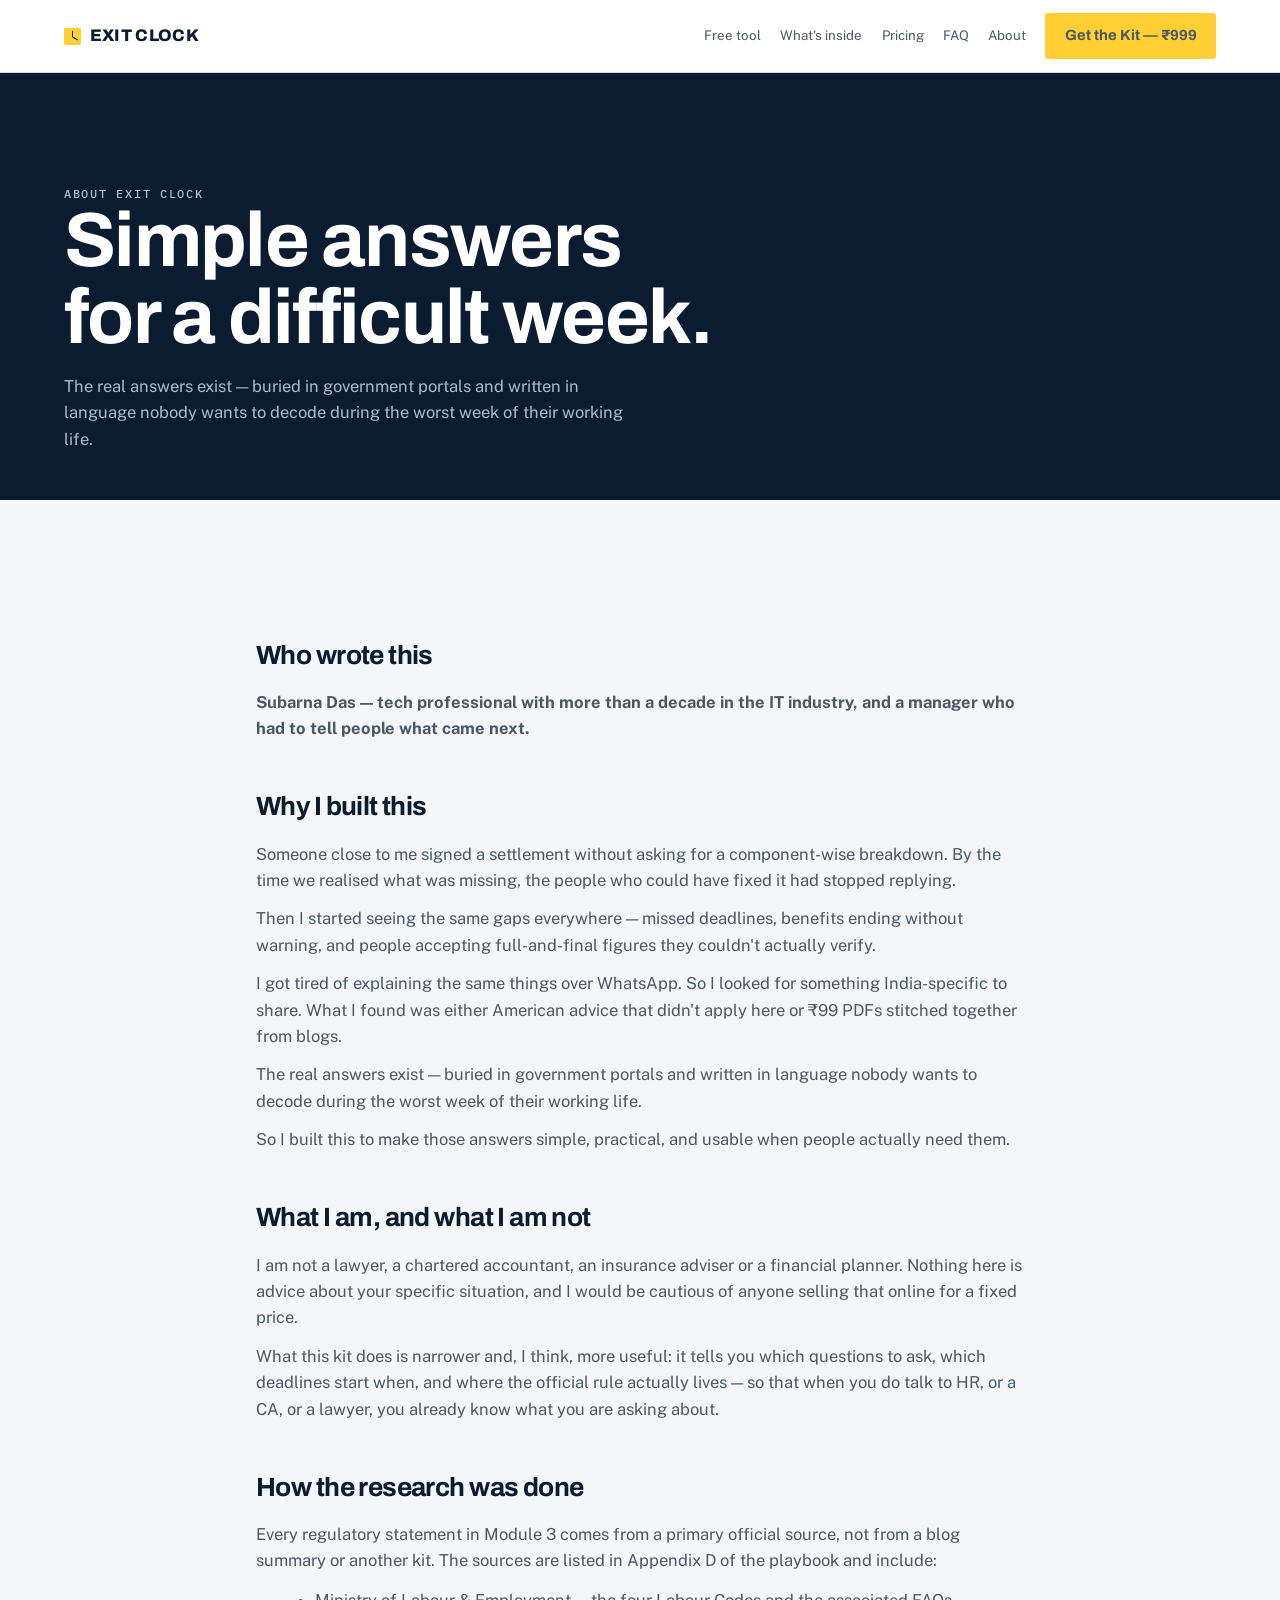
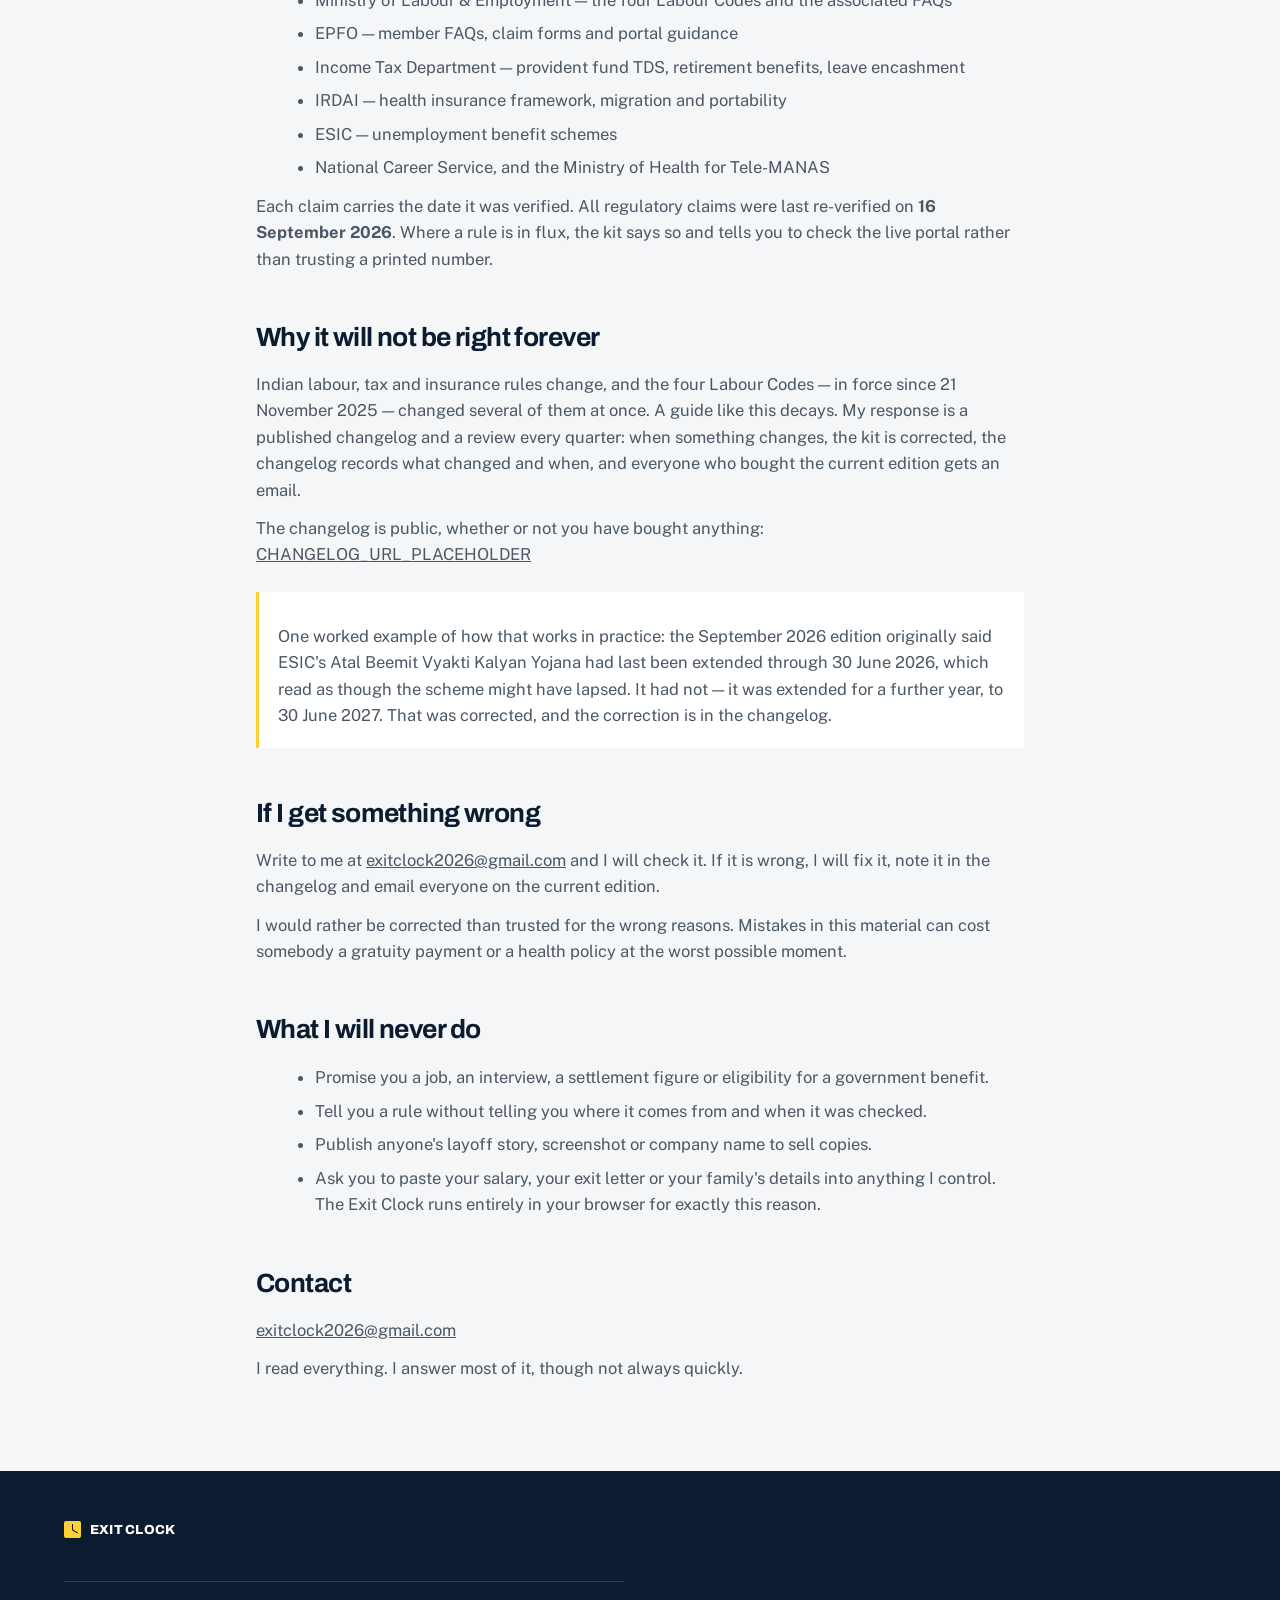
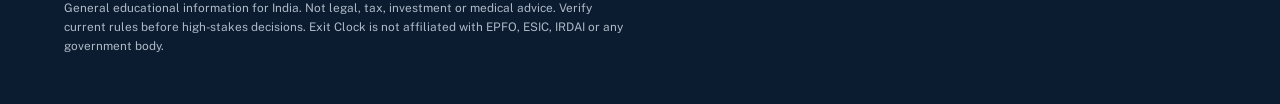
==== about/index.html @ e2e4812d "Sync Exit Clock static site" ====
<!doctype html>
<html lang="en-IN">
<head>
  <meta charset="utf-8"><meta name="viewport" content="width=device-width, initial-scale=1">
  <title>About Exit Clock — The Layoff Kit</title>
  <meta name="description" content="Who wrote Exit Clock, how the India Edition was researched, and why the material will not be right forever.">
  <link rel="canonical" href="/about/"><link rel="stylesheet" href="../assets/css/site.css"><link rel="icon" href="../assets/img/favicon.svg" type="image/svg+xml">
</head>
<body>
  <header class="site-header"><div class="wrap header-inner"><a class="wordmark" href="/"><span class="clock-glyph" aria-hidden="true"></span>EXIT CLOCK</a><nav class="main-nav" aria-label="Main navigation"><a href="/#tool">Free tool</a><a href="/#inside">What's inside</a><a href="/#pricing">Pricing</a><a href="/#faq">FAQ</a><a href="/about/">About</a><a class="btn btn-primary" data-checkout href="CHECKOUT_URL_PLACEHOLDER">Get the Kit — ₹999</a></nav><a class="btn btn-primary header-cta" data-checkout href="CHECKOUT_URL_PLACEHOLDER">Get the Kit — ₹999</a><button class="mobile-menu" type="button" data-menu-toggle aria-expanded="false" aria-label="Open menu"><span></span><span></span><span></span></button></div></header>
  <main>
    <section class="page-hero"><div class="wrap"><p class="eyebrow dark-eyebrow">About Exit Clock</p><h1>Simple answers for a difficult week.</h1><p>The real answers exist — buried in government portals and written in language nobody wants to decode during the worst week of their working life.</p></div></section>
    <section class="section"><div class="wrap long-copy">
      <h2>Who wrote this</h2><p><strong>Subarna Das — tech professional with more than a decade in the IT industry, and a manager who had to tell people what came next.</strong></p>
      <h2>Why I built this</h2>
      <p>Someone close to me signed a settlement without asking for a component-wise breakdown. By the time we realised what was missing, the people who could have fixed it had stopped replying.</p>
      <p>Then I started seeing the same gaps everywhere — missed deadlines, benefits ending without warning, and people accepting full-and-final figures they couldn't actually verify.</p>
      <p>I got tired of explaining the same things over WhatsApp. So I looked for something India-specific to share. What I found was either American advice that didn't apply here or ₹99 PDFs stitched together from blogs.</p>
      <p>The real answers exist — buried in government portals and written in language nobody wants to decode during the worst week of their working life.</p>
      <p>So I built this to make those answers simple, practical, and usable when people actually need them.</p>
      <h2>What I am, and what I am not</h2>
      <p>I am not a lawyer, a chartered accountant, an insurance adviser or a financial planner. Nothing here is advice about your specific situation, and I would be cautious of anyone selling that online for a fixed price.</p>
      <p>What this kit does is narrower and, I think, more useful: it tells you which questions to ask, which deadlines start when, and where the official rule actually lives — so that when you do talk to HR, or a CA, or a lawyer, you already know what you are asking about.</p>
      <h2>How the research was done</h2>
      <p>Every regulatory statement in Module 3 comes from a primary official source, not from a blog summary or another kit. The sources are listed in Appendix D of the playbook and include:</p>
      <ul><li>Ministry of Labour &amp; Employment — the four Labour Codes and the associated FAQs</li><li>EPFO — member FAQs, claim forms and portal guidance</li><li>Income Tax Department — provident fund TDS, retirement benefits, leave encashment</li><li>IRDAI — health insurance framework, migration and portability</li><li>ESIC — unemployment benefit schemes</li><li>National Career Service, and the Ministry of Health for Tele-MANAS</li></ul>
      <p>Each claim carries the date it was verified. All regulatory claims were last re-verified on <strong>16 September 2026</strong>. Where a rule is in flux, the kit says so and tells you to check the live portal rather than trusting a printed number.</p>
      <h2>Why it will not be right forever</h2>
      <p>Indian labour, tax and insurance rules change, and the four Labour Codes — in force since 21 November 2025 — changed several of them at once. A guide like this decays. My response is a published changelog and a review every quarter: when something changes, the kit is corrected, the changelog records what changed and when, and everyone who bought the current edition gets an email.</p>
      <p>The changelog is public, whether or not you have bought anything: <a data-changelog href="CHANGELOG_URL_PLACEHOLDER">CHANGELOG_URL_PLACEHOLDER</a></p>
      <div class="callout"><p>One worked example of how that works in practice: the September 2026 edition originally said ESIC's Atal Beemit Vyakti Kalyan Yojana had last been extended through 30 June 2026, which read as though the scheme might have lapsed. It had not — it was extended for a further year, to 30 June 2027. That was corrected, and the correction is in the changelog.</p></div>
      <h2>If I get something wrong</h2><p>Write to me at <a data-contact href="mailto:exitclock2026@gmail.com">exitclock2026@gmail.com</a> and I will check it. If it is wrong, I will fix it, note it in the changelog and email everyone on the current edition.</p><p>I would rather be corrected than trusted for the wrong reasons. Mistakes in this material can cost somebody a gratuity payment or a health policy at the worst possible moment.</p>
      <h2>What I will never do</h2><ul><li>Promise you a job, an interview, a settlement figure or eligibility for a government benefit.</li><li>Tell you a rule without telling you where it comes from and when it was checked.</li><li>Publish anyone's layoff story, screenshot or company name to sell copies.</li><li>Ask you to paste your salary, your exit letter or your family's details into anything I control. The Exit Clock runs entirely in your browser for exactly this reason.</li></ul>
      <h2>Contact</h2><p><a data-contact href="mailto:exitclock2026@gmail.com">exitclock2026@gmail.com</a></p><p>I read everything. I answer most of it, though not always quickly.</p>
    </div></section>
  </main>
  <footer class="site-footer"><div class="wrap"><a class="wordmark" href="/"><span class="clock-glyph" aria-hidden="true"></span>EXIT CLOCK</a><p class="legal-line">General educational information for India. Not legal, tax, investment or medical advice. Verify current rules before high-stakes decisions. Exit Clock is not affiliated with EPFO, ESIC, IRDAI or any government body.</p></div></footer>
  <script src="../assets/js/site.js"></script>
</body>
</html>
---- assets/css/site.css ----
@import url("https://fonts.googleapis.com/css2?family=Archivo:wght@700;800&family=IBM+Plex+Mono:wght@500&family=Public+Sans:wght@400;500;600&display=swap");

:root {
  --navy: #0B1B30;
  --navy-soft: #14304A;
  --yellow: #FFCF33;
  --ink: #142029;
  --ink-soft: #4A5865;
  --ground: #F4F6F8;
  --panel: #FFFFFF;
  --line: #D7DFE6;
  --amber: #A25A15;
  --muted-dark: #AEBBC7;
  --shadow: 0 12px 32px rgba(11, 27, 48, .08);
}

@media (prefers-color-scheme: dark) {
  :root {
    --ground: #101923;
    --panel: #172433;
    --ink: #E8EEF3;
    --ink-soft: #B6C2CC;
    --line: #2B3B4A;
    --muted-dark: #B7C5D0;
  }
}

* { box-sizing: border-box; }
html { scroll-behavior: smooth; }
body {
  margin: 0;
  background: var(--ground);
  color: var(--ink);
  font: 16.5px/1.6 "Public Sans", system-ui, sans-serif;
  -webkit-font-smoothing: antialiased;
}
body.menu-open { overflow: hidden; }
a { color: inherit; }
img { max-width: 100%; display: block; }
button, input, select { font: inherit; }
button, a { -webkit-tap-highlight-color: transparent; }
h1, h2, h3, h4 {
  margin: 0;
  font-family: Archivo, system-ui, sans-serif;
  letter-spacing: -.022em;
  text-wrap: balance;
}
p { margin: 0; }
.mono, .eyebrow, .source-line, .tool-date, .clock-number {
  font-family: "IBM Plex Mono", ui-monospace, monospace;
  font-variant-numeric: tabular-nums;
}
.wrap { width: min(72rem, calc(100% - 2rem)); margin-inline: auto; }
.narrow { max-width: 46rem; }
.eyebrow {
  color: var(--amber);
  font-size: .72rem;
  font-weight: 500;
  letter-spacing: .15em;
  text-transform: uppercase;
}
.dark-eyebrow { color: var(--yellow); }
.section { padding: clamp(3.75rem, 7vw, 6rem) 0; }
.section-head { max-width: 53rem; margin-bottom: 2rem; }
.section-head h2 { margin-top: .45rem; font-size: clamp(2rem, 4vw, 3rem); line-height: 1.08; }
.section-head p { margin-top: .9rem; color: var(--ink-soft); max-width: 65ch; }
.dark { background: var(--navy); color: #fff; }
.dark h2, .dark h3 { color: #fff; }
.dark p { color: var(--muted-dark); }

/* Global controls */
a:focus-visible, button:focus-visible, input:focus-visible, select:focus-visible, summary:focus-visible {
  outline: 2px solid var(--yellow);
  outline-offset: 3px;
}
.btn {
  display: inline-flex;
  min-height: 46px;
  align-items: center;
  justify-content: center;
  gap: .45rem;
  padding: .7rem 1.15rem;
  border: 1px solid transparent;
  border-radius: 3px;
  font: 700 .92rem/1.2 Archivo, sans-serif;
  text-decoration: none;
  cursor: pointer;
  transition: transform .15s ease, background .15s ease, border-color .15s ease;
}
.btn:hover { transform: translateY(-1px); }
.btn-primary { background: var(--yellow); color: var(--navy); }
.btn-primary:hover { background: #ffd95c; }
.btn-outline { border-color: rgba(255,255,255,.42); color: #fff; background: transparent; }
.btn-outline:hover { border-color: var(--yellow); color: var(--yellow); }
.btn-dark { background: var(--navy); color: #fff; }
.btn-dark:hover { background: var(--navy-soft); }
.btn-full { width: 100%; }

/* Announcement + header */
.announcement { background: var(--navy); color: #fff; border-bottom: 1px solid rgba(255,255,255,.12); }
.announcement-inner {
  min-height: 38px;
  display: flex;
  align-items: center;
  justify-content: center;
  gap: .8rem;
  font-size: .78rem;
  text-align: center;
}
.announcement button {
  width: 28px; height: 28px; border: 0; background: transparent; color: #fff;
  font-size: 1.15rem; cursor: pointer; line-height: 1;
}
.site-header {
  position: sticky; top: 0; z-index: 20;
  background: rgba(255,255,255,.97);
  border-bottom: 1px solid var(--line);
  transition: box-shadow .2s ease;
}
.site-header.scrolled { box-shadow: 0 5px 18px rgba(11, 27, 48, .1); }
.header-inner { min-height: 72px; display: flex; align-items: center; justify-content: space-between; gap: 1.2rem; }
.wordmark { display: inline-flex; align-items: center; gap: .55rem; color: var(--navy); text-decoration: none; font: 800 1.05rem/1 Archivo, sans-serif; letter-spacing: .02em; }
.clock-glyph { width: 17px; height: 17px; background: var(--yellow); border-radius: 2px; display: inline-block; position: relative; }
.clock-glyph::before, .clock-glyph::after { content: ""; position: absolute; left: 8px; top: 3px; width: 1px; height: 6px; background: var(--navy); transform-origin: bottom; }
.clock-glyph::after { transform: rotate(120deg); transform-origin: bottom; }
.main-nav { display: flex; align-items: center; gap: 1.2rem; font-size: .83rem; }
.main-nav a { text-decoration: none; color: var(--ink-soft); }
.main-nav a:hover { color: var(--navy); }
.header-cta { display: none; }
.mobile-menu { display: none; border: 0; background: none; padding: .5rem; cursor: pointer; }
.mobile-menu span { display: block; width: 22px; height: 2px; background: var(--navy); margin: 4px; }

/* Hero */
.hero { background: var(--navy); padding: clamp(4rem, 8vw, 7rem) 0 0; overflow: hidden; }
.hero-grid { display: grid; grid-template-columns: minmax(0, 1fr) minmax(18rem, .76fr); gap: clamp(2rem, 7vw, 6rem); align-items: end; }
.hero h1 { color: #fff; font-size: clamp(2.65rem, 6vw, 5rem); line-height: .98; max-width: 13ch; }
.hero-copy { max-width: 58ch; }
.hero-copy > p { margin-top: 1.25rem; color: var(--muted-dark); font-size: 1.06rem; }
.hero-copy > p + p { color: #fff; margin-top: 1rem; }
.hero .cta-row { display: flex; flex-wrap: wrap; gap: .75rem; margin-top: 1.65rem; }
.hero-note { margin-top: .7rem; color: var(--muted-dark); font-size: .78rem; }
.hero-art { align-self: stretch; display: flex; align-items: end; justify-content: end; }
.hero-art img { width: 100%; height: 100%; max-height: 360px; object-fit: cover; object-position: 65% center; opacity: .82; mix-blend-mode: screen; }
.clock-strip { margin-top: 4rem; display: grid; grid-template-columns: repeat(4, 1fr); border-top: 1px solid rgba(255,255,255,.22); }
.clock-card { min-height: 142px; padding: 1.2rem 1.2rem 1.5rem 0; border-right: 1px solid rgba(255,255,255,.15); }
.clock-card + .clock-card { padding-left: 1.2rem; }
.clock-card:last-child { border-right: 0; }
.clock-number { color: var(--yellow); font-size: clamp(1.2rem, 2vw, 1.7rem); line-height: 1.1; }
.clock-card:last-child .clock-number { color: #fff; }
.clock-card h3 { margin-top: .4rem; font: 600 .88rem/1.3 "Public Sans", sans-serif; color: #fff; letter-spacing: 0; }
.clock-card p { margin-top: .35rem; font-size: .76rem; line-height: 1.4; color: var(--muted-dark); }

/* Tool */
.tool-shell { background: var(--ground); }
.tool-card { background: var(--panel); border: 1px solid var(--line); box-shadow: var(--shadow); }
.tool-top { padding: 1.2rem 1.3rem; border-bottom: 1px solid var(--line); display: flex; justify-content: space-between; gap: 1rem; align-items: center; }
.tool-top h3 { font-size: 1.05rem; color: var(--navy); }
.privacy-badge { color: var(--navy); background: #fff8d9; border: 1px solid #f1d45a; border-radius: 999px; padding: .25rem .65rem; font-size: .7rem; white-space: nowrap; }
.tool-form { display: grid; grid-template-columns: 1fr 1fr 1fr; gap: 1rem; padding: 1.3rem; }
.field { display: grid; gap: .32rem; }
.field label { font-size: .78rem; font-weight: 600; color: var(--ink); }
.field small { color: var(--ink-soft); font-size: .72rem; line-height: 1.35; }
.field input, .field select {
  width: 100%; min-height: 44px; padding: .6rem .7rem;
  border: 1px solid var(--line); border-radius: 3px; color: var(--ink); background: var(--panel);
}
.field input[type="checkbox"] {
  width: auto;
  min-height: auto;
  accent-color: var(--navy);
  vertical-align: middle;
}
.form-actions { grid-column: 1 / -1; display: flex; align-items: center; gap: .75rem; padding-top: .25rem; }
.form-actions .btn { min-width: 205px; }
.tool-results { margin-top: 1.25rem; }
.results-summary { display: grid; grid-template-columns: repeat(3, 1fr); border: 1px solid var(--line); background: var(--panel); }
.summary-cell { padding: .85rem 1rem; border-right: 1px solid var(--line); }
.summary-cell:last-child { border-right: 0; }
.summary-cell strong { display: block; color: var(--navy); font: 500 1rem/1.2 "IBM Plex Mono", monospace; }
.summary-cell span { display: block; margin-top: .25rem; color: var(--ink-soft); font-size: .7rem; }
.deadline-list { border: 1px solid var(--line); border-top: 0; background: var(--panel); }
.deadline-item { display: grid; grid-template-columns: 8.7rem 1fr; gap: 1rem; padding: 1.1rem; border-bottom: 1px solid var(--line); }
.deadline-item:last-child { border-bottom: 0; }
.tool-date { color: var(--navy); font-size: .78rem; font-weight: 500; }
.deadline-item h4 { font: 700 1rem/1.25 Archivo, sans-serif; color: var(--ink); }
.deadline-item p { margin-top: .3rem; color: var(--ink-soft); font-size: .86rem; }
.locked-panel { position: relative; min-height: 176px; padding: 2rem; background: repeating-linear-gradient(135deg, rgba(215,223,230,.22), rgba(215,223,230,.22) 10px, transparent 10px, transparent 20px); border: 1px solid var(--line); border-top: 0; overflow: hidden; }
.locked-panel::after { content: ""; position: absolute; inset: 0; backdrop-filter: blur(3px); background: rgba(244,246,248,.5); }
.locked-content { position: relative; z-index: 1; text-align: center; max-width: 37rem; margin: auto; }
.locked-content h3 { color: var(--navy); font-size: 1.25rem; }
.locked-content p { margin-top: .3rem; color: var(--ink-soft); font-size: .88rem; }
.email-form { position: relative; z-index: 1; display: flex; max-width: 34rem; gap: .5rem; margin: 1rem auto 0; }
.email-form input { min-width: 0; flex: 1; min-height: 44px; border: 1px solid var(--line); padding: .6rem .7rem; }
.email-form .btn { white-space: nowrap; }
.full-schedule { display: none; }
.full-schedule.is-visible { display: block; }
#print-schedule { display: none; }
#print-schedule.is-visible { display: inline-flex; }
.tool-footnote { margin-top: .8rem; color: var(--ink-soft); font-size: .78rem; }
.tool-message { min-height: 1.3em; color: var(--amber); font-size: .78rem; }

/* Content blocks */
.fact-grid { display: grid; gap: 0; border-top: 2px solid var(--navy); }
.fact-card { display: grid; grid-template-columns: 12rem 1fr; gap: 1.5rem; padding: 1.2rem 0; border-bottom: 1px solid var(--line); }
.fact-card h3 { color: var(--navy); font: 700 1rem/1.35 Archivo, sans-serif; }
.fact-card p { color: var(--ink-soft); font-size: .95rem; }
.source-line { margin-top: .45rem; color: var(--amber); font-size: .68rem; }
.audience-grid, .get-grid { display: grid; grid-template-columns: repeat(3, 1fr); gap: 1rem; }
.audience-card { padding: 1.35rem; border: 1px solid var(--line); background: var(--panel); }
.audience-card h3 { font-size: 1.1rem; color: var(--navy); }
.audience-card p { margin-top: .55rem; color: var(--ink-soft); font-size: .9rem; }
.get-grid { grid-template-columns: repeat(2, 1fr); }
.get-card { min-height: 170px; padding: 1.3rem; border: 1px solid rgba(255,255,255,.16); background: var(--navy-soft); }
.get-card h3 { font-size: 1.05rem; }
.get-card .item-label { display: block; margin-top: .45rem; color: var(--yellow); font: 500 .68rem/1.2 "IBM Plex Mono", monospace; letter-spacing: .07em; text-transform: uppercase; }
.get-card p { margin-top: .55rem; font-size: .88rem; }
.product-mock { display: flex; justify-content: center; align-items: end; min-height: 275px; margin: 0 0 2rem; padding-top: 1rem; }
.product-mock img { width: clamp(7.2rem, 16vw, 10.4rem); aspect-ratio: 3 / 4; object-fit: cover; border-radius: 2px; box-shadow: 0 18px 30px rgba(0,0,0,.25); }
.product-mock img:nth-child(1) { transform: rotate(-11deg) translate(22px, 12px); }
.product-mock img:nth-child(2) { transform: rotate(-3deg) translate(8px, 0); z-index: 1; }
.product-mock img:nth-child(3) { transform: rotate(5deg) translate(-6px, 3px); z-index: 2; }
.product-mock img:nth-child(4) { transform: rotate(12deg) translate(-22px, 14px); z-index: 1; }
.outcome-grid { display: grid; grid-template-columns: 1fr 1fr; gap: .65rem 2.5rem; }
.outcome { display: grid; grid-template-columns: 1.4rem 1fr; gap: .45rem; align-items: start; padding: .35rem 0; }
.outcome b { color: var(--yellow); font-size: 1.1rem; }
.outcome p { color: var(--ink-soft); font-size: .94rem; }

/* Author */
.author-grid { display: grid; grid-template-columns: minmax(15rem, .8fr) minmax(0, 1.4fr); gap: clamp(2rem, 6vw, 5rem); align-items: start; }
.author-image { width: 100%; aspect-ratio: 1 / 1; object-fit: cover; border-radius: 50%; }
.author-copy h2 { font-size: clamp(2rem, 4vw, 3rem); }
.credential { margin-top: .7rem; color: var(--ink-soft); font-weight: 600; }
.author-copy h3 { margin-top: 2rem; color: var(--navy); font-size: 1.25rem; }
.author-copy .prose { margin-top: .8rem; color: var(--ink-soft); max-width: 62ch; }
.trust-note { margin-top: 1.35rem; padding: 1.2rem; border: 2px solid var(--navy); background: var(--panel); }
.trust-note h3 { margin-top: 0; color: var(--navy); }
.trust-note p { margin-top: .55rem; color: var(--ink); font-size: .92rem; }

/* Pricing, FAQ, footer */
.pricing-section { background: var(--panel); border-block: 1px solid var(--line); }
.price-card { max-width: 34rem; margin: 0 auto; padding: clamp(1.5rem, 4vw, 2.4rem); border: 1px solid var(--line); background: var(--ground); box-shadow: var(--shadow); }
.price-card h2 { margin-top: .5rem; color: var(--navy); font-size: clamp(2.4rem, 6vw, 4rem); }
.price-card h2 del { color: var(--ink-soft); font: 500 1.25rem "Public Sans", sans-serif; }
.price-card .price-note { color: var(--ink-soft); font-size: .9rem; }
.price-card .anchor { margin-top: .7rem; color: var(--ink); font-weight: 600; }
.include-list { display: grid; gap: .5rem; margin: 1.4rem 0; padding: 0; list-style: none; }
.include-list li { padding-left: 1.3rem; position: relative; color: var(--ink-soft); font-size: .9rem; }
.include-list li::before { content: "✓"; position: absolute; left: 0; color: var(--navy); font-weight: 700; }
.reassurance { display: grid; grid-template-columns: repeat(3, 1fr); gap: .45rem; margin-top: .8rem; }
.reassurance span { color: var(--ink-soft); font-size: .7rem; text-align: center; }
.faq-list { max-width: 54rem; border-top: 1px solid var(--line); }
details { border-bottom: 1px solid var(--line); }
summary { padding: 1rem 2rem 1rem 0; color: var(--navy); font: 700 1rem/1.35 Archivo, sans-serif; cursor: pointer; position: relative; list-style: none; }
summary::-webkit-details-marker { display: none; }
summary::after { content: "+"; position: absolute; right: .25rem; top: .88rem; font: 400 1.35rem/1 Archivo, sans-serif; }
details[open] summary::after { content: "–"; }
.answer { padding: 0 2rem 1.1rem 0; color: var(--ink-soft); font-size: .93rem; max-width: 65ch; }
.final-cta { padding: clamp(3.5rem, 7vw, 5.5rem) 0; }
.final-cta h2 { max-width: 24ch; font-size: clamp(2rem, 4vw, 3.25rem); }
.final-cta p { margin-top: .8rem; max-width: 55ch; }
.final-cta .cta-row { margin-top: 1.5rem; display: flex; gap: .75rem; flex-wrap: wrap; }
.site-footer { padding: 3rem 0; background: var(--navy); color: var(--muted-dark); }
.footer-grid { display: grid; grid-template-columns: 1.5fr 1fr 1fr; gap: 2rem; }
.site-footer .wordmark { color: #fff; }
.site-footer p, .site-footer a { font-size: .82rem; }
.site-footer a { color: #fff; text-decoration: none; }
.site-footer a:hover { color: var(--yellow); }
.footer-links { display: grid; gap: .35rem; align-content: start; }
.legal-line { margin-top: 2.2rem; padding-top: 1.1rem; border-top: 1px solid rgba(255,255,255,.16); max-width: 80ch; font-size: .74rem !important; }

/* Supporting pages */
.page-hero { padding: clamp(4rem, 8vw, 6rem) 0 3rem; background: var(--navy); color: #fff; }
.page-hero h1 { color: #fff; font-size: clamp(2.7rem, 6vw, 4.8rem); max-width: 15ch; line-height: 1; }
.page-hero p { margin-top: 1rem; max-width: 58ch; color: var(--muted-dark); }
.long-copy { max-width: 48rem; }
.long-copy h2 { margin-top: 2.8rem; color: var(--navy); font-size: 1.65rem; }
.long-copy h3 { margin-top: 1.8rem; color: var(--navy); font-size: 1.1rem; }
.long-copy p { margin-top: .75rem; color: var(--ink-soft); }
.long-copy ul { margin: .8rem 0 0 1.2rem; color: var(--ink-soft); }
.long-copy li + li { margin-top: .45rem; }
.callout { margin-top: 1.5rem; padding: 1.2rem; border-left: 3px solid var(--yellow); background: var(--panel); }

/* Tool page */
.tool-page-main { padding: 3rem 0 5rem; }
.tool-page-main .tool-card { max-width: 72rem; margin-inline: auto; }

/* Print */
@media print {
  body { background: #fff; color: #000; }
  .announcement, .site-header, .tool-top, .tool-form, .locked-panel, .tool-footnote, .site-footer { display: none !important; }
  .tool-shell, .section { padding: 0; background: #fff; }
  .tool-results { margin: 0; }
  .tool-card, .deadline-list, .results-summary { border: 0; box-shadow: none; }
  .full-schedule { display: block !important; }
}

@media (max-width: 900px) {
  .hero-grid { grid-template-columns: 1fr; }
  .hero-art { display: none; }
  .hero h1 { max-width: 16ch; }
  .audience-grid { grid-template-columns: 1fr; }
  .footer-grid { grid-template-columns: 1fr 1fr; }
}
@media (max-width: 700px) {
  .wrap { width: min(100% - 2rem, 72rem); }
  .main-nav { display: none; position: absolute; left: 0; right: 0; top: 72px; padding: 1rem; background: var(--panel); border-bottom: 1px solid var(--line); box-shadow: var(--shadow); flex-direction: column; align-items: stretch; }
  .main-nav.is-open { display: flex; }
  .main-nav a { padding: .7rem .4rem; }
  .main-nav .btn { display: none; }
  .mobile-menu { display: block; }
  .header-cta { display: inline-flex; }
  .clock-strip { grid-template-columns: 1fr 1fr; }
  .clock-card { min-height: 130px; padding-left: 0; border-bottom: 1px solid rgba(255,255,255,.15); }
  .clock-card + .clock-card { padding-left: .8rem; }
  .clock-card:nth-child(2) { border-right: 0; }
  .tool-form { grid-template-columns: 1fr; }
  .form-actions { grid-column: auto; flex-direction: column; align-items: stretch; }
  .form-actions .btn { width: 100%; }
  .fact-card { grid-template-columns: 1fr; gap: .25rem; }
  .get-grid, .outcome-grid { grid-template-columns: 1fr; }
  .author-grid { grid-template-columns: 1fr; }
  .author-image { max-width: 20rem; margin-inline: auto; }
  .reassurance { grid-template-columns: 1fr; }
  .footer-grid { grid-template-columns: 1fr; }
}
@media (max-width: 500px) {
  .announcement-inner { font-size: .7rem; }
  .hero { padding-top: 3.5rem; }
  .hero h1 { font-size: clamp(2.45rem, 12vw, 3.5rem); }
  .clock-strip { grid-template-columns: 1fr; }
  .clock-card, .clock-card + .clock-card { padding: 1rem 0; border-right: 0; }
  .clock-card:last-child { border-bottom: 0; }
  .tool-top { align-items: start; flex-direction: column; }
  .results-summary { grid-template-columns: 1fr; }
  .summary-cell { border-right: 0; border-bottom: 1px solid var(--line); }
  .summary-cell:last-child { border-bottom: 0; }
  .deadline-item { grid-template-columns: 1fr; gap: .35rem; }
  .email-form { flex-direction: column; }
  .email-form .btn { width: 100%; }
  .product-mock { min-height: 225px; }
}
@media (prefers-reduced-motion: reduce) {
  html { scroll-behavior: auto; }
  *, *::before, *::after { transition-duration: .01ms !important; animation-duration: .01ms !important; }
  .btn:hover { transform: none; }
}
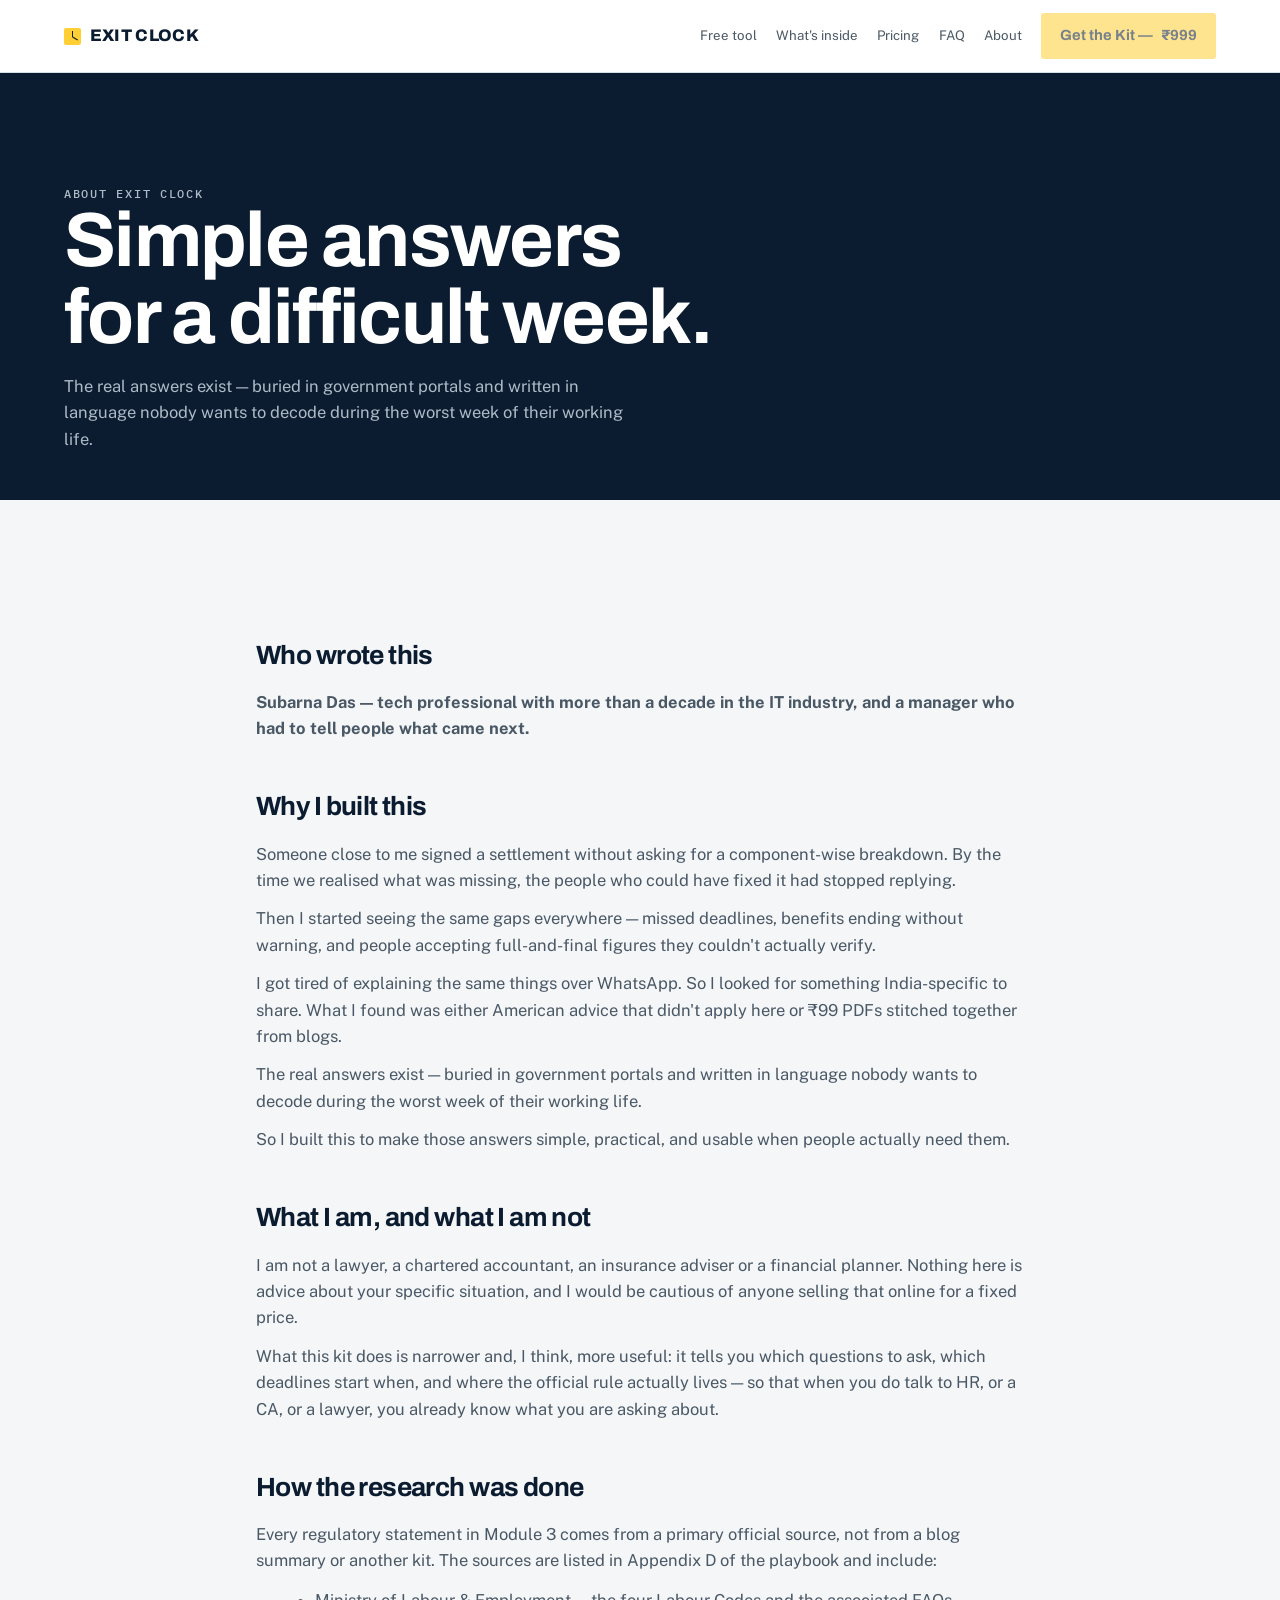
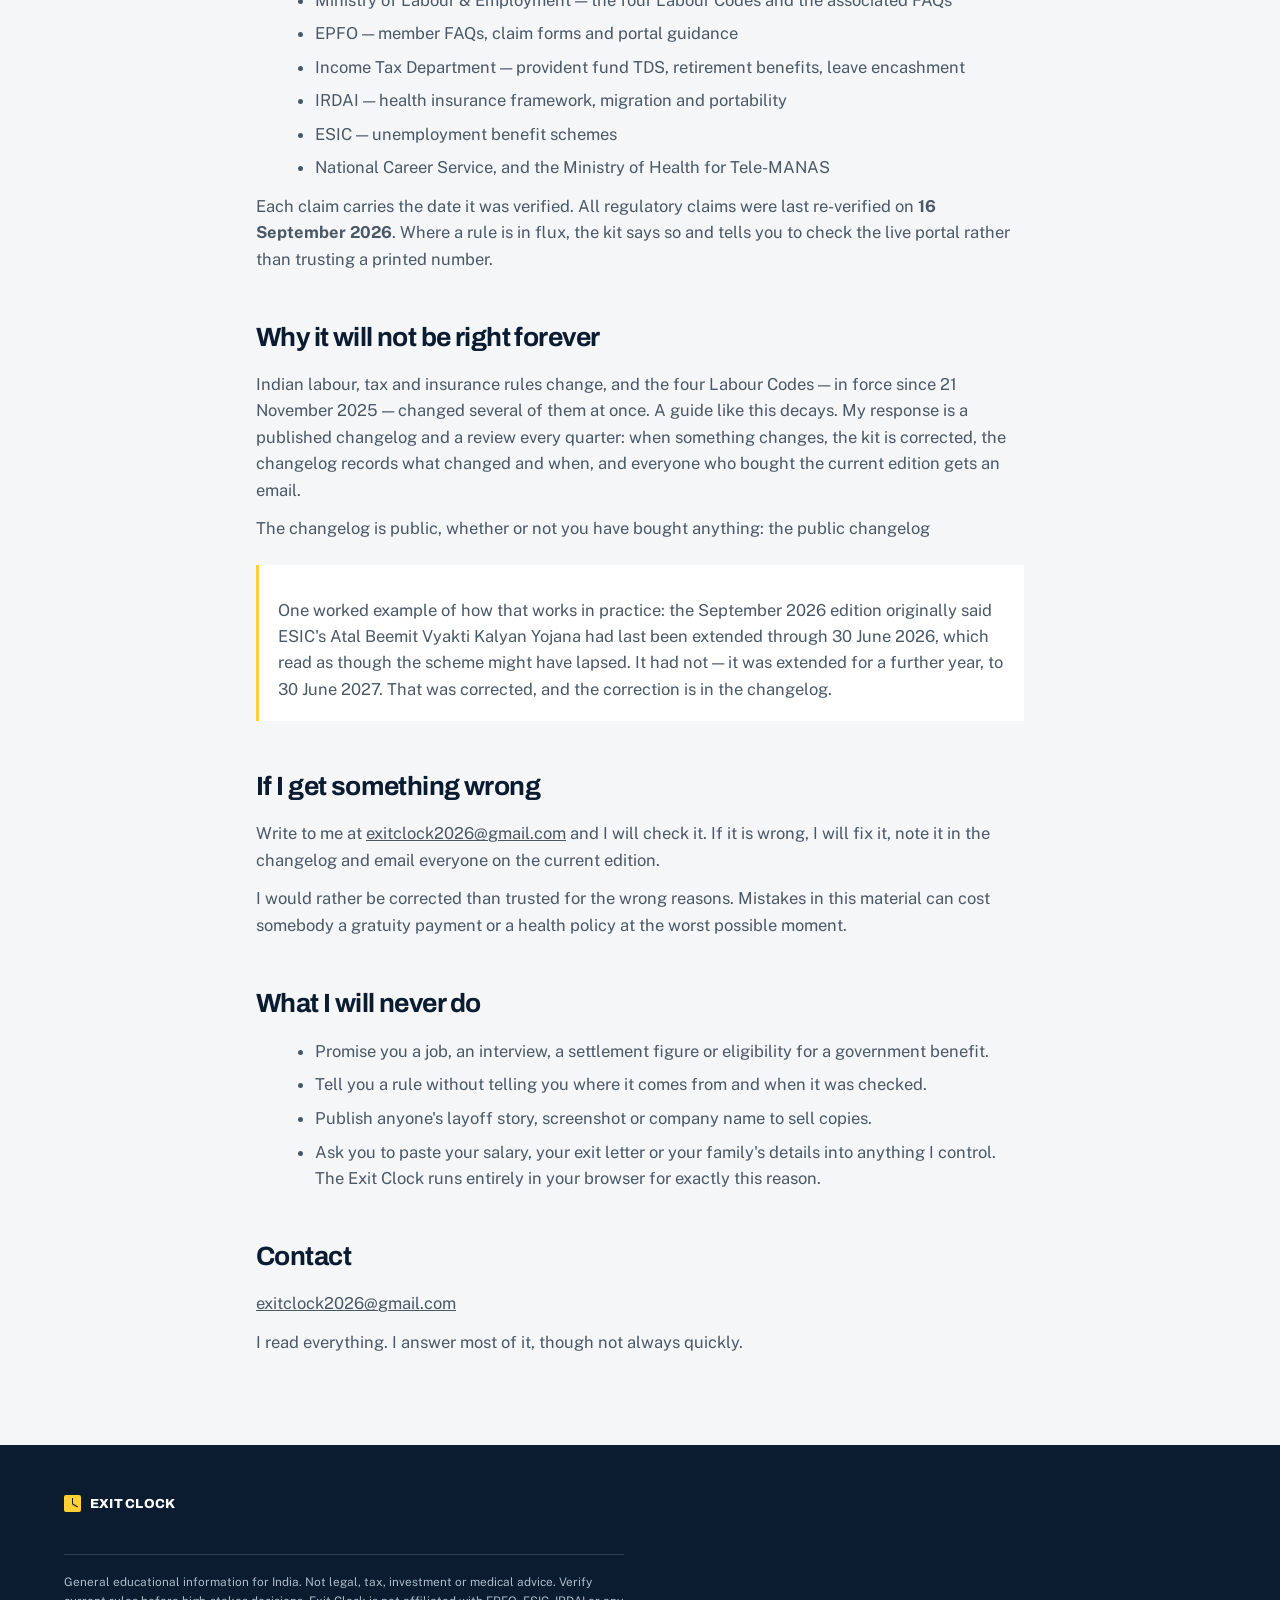
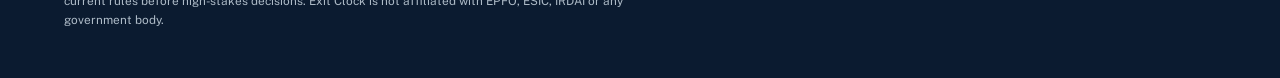
==== commit 26a59617: "Publish fixed Exit Clock site" ====
--- a/about/index.html
+++ b/about/index.html
@@ -1,13 +1,13 @@
 <!doctype html>
 <html lang="en-IN">
 <head>
-  <meta charset="utf-8"><meta name="viewport" content="width=device-width, initial-scale=1">
+  <meta charset="utf-8"><meta name="viewport" content="width=device-width, initial-scale=1, viewport-fit=cover"><meta name="theme-color" content="#0B1B30">
   <title>About Exit Clock — The Layoff Kit</title>
   <meta name="description" content="Who wrote Exit Clock, how the India Edition was researched, and why the material will not be right forever.">
-  <link rel="canonical" href="/about/"><link rel="stylesheet" href="../assets/css/site.css"><link rel="icon" href="../assets/img/favicon.svg" type="image/svg+xml">
-</head>
+  <link rel="canonical" href="/about/"><link rel="preconnect" href="https://fonts.googleapis.com"><link rel="preconnect" href="https://fonts.gstatic.com" crossorigin><link rel="stylesheet" href="https://fonts.googleapis.com/css2?family=Archivo:wght@700;800&family=IBM+Plex+Mono:wght@500&family=Public+Sans:wght@400;500;600&display=swap"><link rel="stylesheet" href="../assets/css/site.css"><link rel="icon" href="../assets/img/favicon.svg" type="image/svg+xml">
+<meta property="og:site_name" content="Exit Clock"><meta property="og:image" content="/assets/img/og-cover.jpg"><meta property="og:image:width" content="1200"><meta property="og:image:height" content="630"></head>
 <body>
-  <header class="site-header"><div class="wrap header-inner"><a class="wordmark" href="/"><span class="clock-glyph" aria-hidden="true"></span>EXIT CLOCK</a><nav class="main-nav" aria-label="Main navigation"><a href="/#tool">Free tool</a><a href="/#inside">What's inside</a><a href="/#pricing">Pricing</a><a href="/#faq">FAQ</a><a href="/about/">About</a><a class="btn btn-primary" data-checkout href="CHECKOUT_URL_PLACEHOLDER">Get the Kit — ₹999</a></nav><a class="btn btn-primary header-cta" data-checkout href="CHECKOUT_URL_PLACEHOLDER">Get the Kit — ₹999</a><button class="mobile-menu" type="button" data-menu-toggle aria-expanded="false" aria-label="Open menu"><span></span><span></span><span></span></button></div></header>
+  <header class="site-header"><div class="wrap header-inner"><a class="wordmark" href="/"><span class="clock-glyph" aria-hidden="true"></span>EXIT CLOCK</a><nav class="main-nav" aria-label="Main navigation"><a href="/#tool">Free tool</a><a href="/#inside">What's inside</a><a href="/#pricing">Pricing</a><a href="/#faq">FAQ</a><a href="/about/">About</a><a class="btn btn-primary" data-checkout href="CHECKOUT_URL_PLACEHOLDER">Get the Kit — <span data-price>₹999</span></a></nav><a class="btn btn-primary header-cta" data-checkout href="CHECKOUT_URL_PLACEHOLDER">Get the Kit — <span data-price>₹999</span></a><button class="mobile-menu" type="button" data-menu-toggle aria-expanded="false" aria-label="Open menu"><span></span><span></span><span></span></button></div></header>
   <main>
     <section class="page-hero"><div class="wrap"><p class="eyebrow dark-eyebrow">About Exit Clock</p><h1>Simple answers for a difficult week.</h1><p>The real answers exist — buried in government portals and written in language nobody wants to decode during the worst week of their working life.</p></div></section>
     <section class="section"><div class="wrap long-copy">
@@ -27,7 +27,7 @@
       <p>Each claim carries the date it was verified. All regulatory claims were last re-verified on <strong>16 September 2026</strong>. Where a rule is in flux, the kit says so and tells you to check the live portal rather than trusting a printed number.</p>
       <h2>Why it will not be right forever</h2>
       <p>Indian labour, tax and insurance rules change, and the four Labour Codes — in force since 21 November 2025 — changed several of them at once. A guide like this decays. My response is a published changelog and a review every quarter: when something changes, the kit is corrected, the changelog records what changed and when, and everyone who bought the current edition gets an email.</p>
-      <p>The changelog is public, whether or not you have bought anything: <a data-changelog href="CHANGELOG_URL_PLACEHOLDER">CHANGELOG_URL_PLACEHOLDER</a></p>
+      <p>The changelog is public, whether or not you have bought anything: <a data-changelog href="CHANGELOG_URL_PLACEHOLDER">the public changelog</a></p>
       <div class="callout"><p>One worked example of how that works in practice: the September 2026 edition originally said ESIC's Atal Beemit Vyakti Kalyan Yojana had last been extended through 30 June 2026, which read as though the scheme might have lapsed. It had not — it was extended for a further year, to 30 June 2027. That was corrected, and the correction is in the changelog.</p></div>
       <h2>If I get something wrong</h2><p>Write to me at <a data-contact href="mailto:exitclock2026@gmail.com">exitclock2026@gmail.com</a> and I will check it. If it is wrong, I will fix it, note it in the changelog and email everyone on the current edition.</p><p>I would rather be corrected than trusted for the wrong reasons. Mistakes in this material can cost somebody a gratuity payment or a health policy at the worst possible moment.</p>
       <h2>What I will never do</h2><ul><li>Promise you a job, an interview, a settlement figure or eligibility for a government benefit.</li><li>Tell you a rule without telling you where it comes from and when it was checked.</li><li>Publish anyone's layoff story, screenshot or company name to sell copies.</li><li>Ask you to paste your salary, your exit letter or your family's details into anything I control. The Exit Clock runs entirely in your browser for exactly this reason.</li></ul>
--- a/assets/css/site.css
+++ b/assets/css/site.css
@@ -1,5 +1,3 @@
-@import url("https://fonts.googleapis.com/css2?family=Archivo:wght@700;800&family=IBM+Plex+Mono:wght@500&family=Public+Sans:wght@400;500;600&display=swap");
-
 :root {
   --navy: #0B1B30;
   --navy-soft: #14304A;
@@ -12,6 +10,12 @@
   --amber: #A25A15;
   --muted-dark: #AEBBC7;
   --shadow: 0 12px 32px rgba(11, 27, 48, .08);
+  /* semantic tokens — these flip in dark mode, the brand tokens above do not */
+  --heading: #0B1B30;        /* headings + strong text on light surfaces */
+  --rule-strong: #0B1B30;    /* emphatic borders on light surfaces */
+  --accent-ink: #A25A15;     /* eyebrows, source lines */
+  --header-bg: rgba(255, 255, 255, .97);
+  --wash: rgba(244, 246, 248, .5);
 }
 
 @media (prefers-color-scheme: dark) {
@@ -22,6 +26,12 @@
     --ink-soft: #B6C2CC;
     --line: #2B3B4A;
     --muted-dark: #B7C5D0;
+    --heading: #EAF2F8;
+    --rule-strong: #3C5A72;
+    --accent-ink: #E3A857;
+    --header-bg: rgba(16, 25, 35, .97);
+    --wash: rgba(16, 25, 35, .55);
+    --shadow: 0 12px 32px rgba(0, 0, 0, .45);
   }
 }
 
@@ -36,7 +46,7 @@
 }
 body.menu-open { overflow: hidden; }
 a { color: inherit; }
-img { max-width: 100%; display: block; }
+img { max-width: 100%; height: auto; display: block; }
 button, input, select { font: inherit; }
 button, a { -webkit-tap-highlight-color: transparent; }
 h1, h2, h3, h4 {
@@ -53,7 +63,7 @@
 .wrap { width: min(72rem, calc(100% - 2rem)); margin-inline: auto; }
 .narrow { max-width: 46rem; }
 .eyebrow {
-  color: var(--amber);
+  color: var(--accent-ink);
   font-size: .72rem;
   font-weight: 500;
   letter-spacing: .15em;
@@ -113,22 +123,25 @@
 }
 .site-header {
   position: sticky; top: 0; z-index: 20;
-  background: rgba(255,255,255,.97);
+  background: var(--header-bg);
+  backdrop-filter: saturate(140%) blur(6px);
   border-bottom: 1px solid var(--line);
   transition: box-shadow .2s ease;
 }
 .site-header.scrolled { box-shadow: 0 5px 18px rgba(11, 27, 48, .1); }
 .header-inner { min-height: 72px; display: flex; align-items: center; justify-content: space-between; gap: 1.2rem; }
-.wordmark { display: inline-flex; align-items: center; gap: .55rem; color: var(--navy); text-decoration: none; font: 800 1.05rem/1 Archivo, sans-serif; letter-spacing: .02em; }
+.wordmark { display: inline-flex; align-items: center; gap: .55rem; color: var(--heading); text-decoration: none; font: 800 1.05rem/1 Archivo, sans-serif; letter-spacing: .02em; }
 .clock-glyph { width: 17px; height: 17px; background: var(--yellow); border-radius: 2px; display: inline-block; position: relative; }
 .clock-glyph::before, .clock-glyph::after { content: ""; position: absolute; left: 8px; top: 3px; width: 1px; height: 6px; background: var(--navy); transform-origin: bottom; }
 .clock-glyph::after { transform: rotate(120deg); transform-origin: bottom; }
 .main-nav { display: flex; align-items: center; gap: 1.2rem; font-size: .83rem; }
 .main-nav a { text-decoration: none; color: var(--ink-soft); }
-.main-nav a:hover { color: var(--navy); }
+.main-nav a.btn-primary { color: #0B1B30; }
+.main-nav a.btn-outline { color: var(--heading); }
+.main-nav a:hover { color: var(--heading); }
 .header-cta { display: none; }
 .mobile-menu { display: none; border: 0; background: none; padding: .5rem; cursor: pointer; }
-.mobile-menu span { display: block; width: 22px; height: 2px; background: var(--navy); margin: 4px; }
+.mobile-menu span { display: block; width: 22px; height: 2px; background: var(--heading); margin: 4px; }
 
 /* Hero */
 .hero { background: var(--navy); padding: clamp(4rem, 8vw, 7rem) 0 0; overflow: hidden; }
@@ -139,8 +152,8 @@
 .hero-copy > p + p { color: #fff; margin-top: 1rem; }
 .hero .cta-row { display: flex; flex-wrap: wrap; gap: .75rem; margin-top: 1.65rem; }
 .hero-note { margin-top: .7rem; color: var(--muted-dark); font-size: .78rem; }
-.hero-art { align-self: stretch; display: flex; align-items: end; justify-content: end; }
-.hero-art img { width: 100%; height: 100%; max-height: 360px; object-fit: cover; object-position: 65% center; opacity: .82; mix-blend-mode: screen; }
+.hero-art { align-self: center; display: flex; align-items: center; justify-content: flex-end; padding-bottom: 1.5rem; }
+.hero-art img { width: 100%; height: auto; max-width: 30rem; max-height: 22rem; object-fit: contain; }
 .clock-strip { margin-top: 4rem; display: grid; grid-template-columns: repeat(4, 1fr); border-top: 1px solid rgba(255,255,255,.22); }
 .clock-card { min-height: 142px; padding: 1.2rem 1.2rem 1.5rem 0; border-right: 1px solid rgba(255,255,255,.15); }
 .clock-card + .clock-card { padding-left: 1.2rem; }
@@ -154,18 +167,22 @@
 .tool-shell { background: var(--ground); }
 .tool-card { background: var(--panel); border: 1px solid var(--line); box-shadow: var(--shadow); }
 .tool-top { padding: 1.2rem 1.3rem; border-bottom: 1px solid var(--line); display: flex; justify-content: space-between; gap: 1rem; align-items: center; }
-.tool-top h3 { font-size: 1.05rem; color: var(--navy); }
-.privacy-badge { color: var(--navy); background: #fff8d9; border: 1px solid #f1d45a; border-radius: 999px; padding: .25rem .65rem; font-size: .7rem; white-space: nowrap; }
+.tool-top h3 { font-size: 1.05rem; color: var(--heading); }
+.privacy-badge { color: #0B1B30; background: #fff8d9; border: 1px solid #f1d45a; border-radius: 999px; padding: .25rem .65rem; font-size: .7rem; white-space: nowrap; }
 .tool-form { display: grid; grid-template-columns: 1fr 1fr 1fr; gap: 1rem; padding: 1.3rem; }
 .field { display: grid; gap: .32rem; }
 .field label { font-size: .78rem; font-weight: 600; color: var(--ink); }
 .field small { color: var(--ink-soft); font-size: .72rem; line-height: 1.35; }
 .field input, .field select {
-  width: 100%; min-height: 44px; padding: .6rem .7rem;
+  width: 100%; height: 46px; min-height: 46px; padding: .6rem .7rem;
   border: 1px solid var(--line); border-radius: 3px; color: var(--ink); background: var(--panel);
 }
+/* date inputs render taller than text inputs and were knocking the grid out of line */
+.field input[type="date"] { line-height: 1.2; }
+.tool-form { align-items: start; }
 .field input[type="checkbox"] {
   width: auto;
+  height: auto;
   min-height: auto;
   accent-color: var(--navy);
   vertical-align: middle;
@@ -176,18 +193,19 @@
 .results-summary { display: grid; grid-template-columns: repeat(3, 1fr); border: 1px solid var(--line); background: var(--panel); }
 .summary-cell { padding: .85rem 1rem; border-right: 1px solid var(--line); }
 .summary-cell:last-child { border-right: 0; }
-.summary-cell strong { display: block; color: var(--navy); font: 500 1rem/1.2 "IBM Plex Mono", monospace; }
+.summary-cell strong { display: block; color: var(--heading); font: 500 1rem/1.2 "IBM Plex Mono", monospace; }
 .summary-cell span { display: block; margin-top: .25rem; color: var(--ink-soft); font-size: .7rem; }
 .deadline-list { border: 1px solid var(--line); border-top: 0; background: var(--panel); }
 .deadline-item { display: grid; grid-template-columns: 8.7rem 1fr; gap: 1rem; padding: 1.1rem; border-bottom: 1px solid var(--line); }
 .deadline-item:last-child { border-bottom: 0; }
-.tool-date { color: var(--navy); font-size: .78rem; font-weight: 500; }
+.tool-date { color: var(--heading); font-size: .78rem; font-weight: 500; }
 .deadline-item h4 { font: 700 1rem/1.25 Archivo, sans-serif; color: var(--ink); }
 .deadline-item p { margin-top: .3rem; color: var(--ink-soft); font-size: .86rem; }
+.deadline-item .rule-line { margin-top: .5rem; padding-left: .7rem; border-left: 2px solid var(--line); color: var(--ink-soft); font-size: .78rem; font-style: italic; }
 .locked-panel { position: relative; min-height: 176px; padding: 2rem; background: repeating-linear-gradient(135deg, rgba(215,223,230,.22), rgba(215,223,230,.22) 10px, transparent 10px, transparent 20px); border: 1px solid var(--line); border-top: 0; overflow: hidden; }
-.locked-panel::after { content: ""; position: absolute; inset: 0; backdrop-filter: blur(3px); background: rgba(244,246,248,.5); }
+.locked-panel::after { content: ""; position: absolute; inset: 0; backdrop-filter: blur(3px); background: var(--wash); }
 .locked-content { position: relative; z-index: 1; text-align: center; max-width: 37rem; margin: auto; }
-.locked-content h3 { color: var(--navy); font-size: 1.25rem; }
+.locked-content h3 { color: var(--heading); font-size: 1.25rem; }
 .locked-content p { margin-top: .3rem; color: var(--ink-soft); font-size: .88rem; }
 .email-form { position: relative; z-index: 1; display: flex; max-width: 34rem; gap: .5rem; margin: 1rem auto 0; }
 .email-form input { min-width: 0; flex: 1; min-height: 44px; border: 1px solid var(--line); padding: .6rem .7rem; }
@@ -197,29 +215,31 @@
 #print-schedule { display: none; }
 #print-schedule.is-visible { display: inline-flex; }
 .tool-footnote { margin-top: .8rem; color: var(--ink-soft); font-size: .78rem; }
-.tool-message { min-height: 1.3em; color: var(--amber); font-size: .78rem; }
+.tool-message { min-height: 1.3em; color: var(--accent-ink); font-size: .78rem; }
 
 /* Content blocks */
-.fact-grid { display: grid; gap: 0; border-top: 2px solid var(--navy); }
+.fact-grid { display: grid; gap: 0; border-top: 2px solid var(--rule-strong); }
 .fact-card { display: grid; grid-template-columns: 12rem 1fr; gap: 1.5rem; padding: 1.2rem 0; border-bottom: 1px solid var(--line); }
-.fact-card h3 { color: var(--navy); font: 700 1rem/1.35 Archivo, sans-serif; }
+.fact-card h3 { color: var(--heading); font: 700 1rem/1.35 Archivo, sans-serif; }
 .fact-card p { color: var(--ink-soft); font-size: .95rem; }
-.source-line { margin-top: .45rem; color: var(--amber); font-size: .68rem; }
+.source-line { margin-top: .45rem; color: var(--accent-ink); font-size: .68rem; }
+.source-line a { color: inherit; text-decoration: underline; text-underline-offset: 2px; }
 .audience-grid, .get-grid { display: grid; grid-template-columns: repeat(3, 1fr); gap: 1rem; }
 .audience-card { padding: 1.35rem; border: 1px solid var(--line); background: var(--panel); }
-.audience-card h3 { font-size: 1.1rem; color: var(--navy); }
+.audience-card h3 { font-size: 1.1rem; color: var(--heading); }
 .audience-card p { margin-top: .55rem; color: var(--ink-soft); font-size: .9rem; }
 .get-grid { grid-template-columns: repeat(2, 1fr); }
 .get-card { min-height: 170px; padding: 1.3rem; border: 1px solid rgba(255,255,255,.16); background: var(--navy-soft); }
 .get-card h3 { font-size: 1.05rem; }
 .get-card .item-label { display: block; margin-top: .45rem; color: var(--yellow); font: 500 .68rem/1.2 "IBM Plex Mono", monospace; letter-spacing: .07em; text-transform: uppercase; }
 .get-card p { margin-top: .55rem; font-size: .88rem; }
-.product-mock { display: flex; justify-content: center; align-items: end; min-height: 275px; margin: 0 0 2rem; padding-top: 1rem; }
+.product-mock { display: flex; justify-content: center; align-items: end; min-height: 275px; margin: 0 0 2rem; padding-top: 1rem; overflow: hidden; max-width: 100%; }
 .product-mock img { width: clamp(7.2rem, 16vw, 10.4rem); aspect-ratio: 3 / 4; object-fit: cover; border-radius: 2px; box-shadow: 0 18px 30px rgba(0,0,0,.25); }
 .product-mock img:nth-child(1) { transform: rotate(-11deg) translate(22px, 12px); }
 .product-mock img:nth-child(2) { transform: rotate(-3deg) translate(8px, 0); z-index: 1; }
 .product-mock img:nth-child(3) { transform: rotate(5deg) translate(-6px, 3px); z-index: 2; }
-.product-mock img:nth-child(4) { transform: rotate(12deg) translate(-22px, 14px); z-index: 1; }
+.product-mock img:nth-child(4) { transform: rotate(9deg) translate(-18px, 11px); z-index: 1; }
+.product-mock img:nth-child(5) { transform: rotate(15deg) translate(-38px, 20px); }
 .outcome-grid { display: grid; grid-template-columns: 1fr 1fr; gap: .65rem 2.5rem; }
 .outcome { display: grid; grid-template-columns: 1.4rem 1fr; gap: .45rem; align-items: start; padding: .35rem 0; }
 .outcome b { color: var(--yellow); font-size: 1.1rem; }
@@ -227,30 +247,30 @@
 
 /* Author */
 .author-grid { display: grid; grid-template-columns: minmax(15rem, .8fr) minmax(0, 1.4fr); gap: clamp(2rem, 6vw, 5rem); align-items: start; }
-.author-image { width: 100%; aspect-ratio: 1 / 1; object-fit: cover; border-radius: 50%; }
+.author-image { width: 100%; max-width: 22rem; height: auto; aspect-ratio: 1 / 1; object-fit: cover; border-radius: 50%; background: var(--navy); }
 .author-copy h2 { font-size: clamp(2rem, 4vw, 3rem); }
 .credential { margin-top: .7rem; color: var(--ink-soft); font-weight: 600; }
-.author-copy h3 { margin-top: 2rem; color: var(--navy); font-size: 1.25rem; }
+.author-copy h3 { margin-top: 2rem; color: var(--heading); font-size: 1.25rem; }
 .author-copy .prose { margin-top: .8rem; color: var(--ink-soft); max-width: 62ch; }
-.trust-note { margin-top: 1.35rem; padding: 1.2rem; border: 2px solid var(--navy); background: var(--panel); }
-.trust-note h3 { margin-top: 0; color: var(--navy); }
+.trust-note { margin-top: 1.35rem; padding: 1.2rem; border: 2px solid var(--rule-strong); background: var(--panel); }
+.trust-note h3 { margin-top: 0; color: var(--heading); }
 .trust-note p { margin-top: .55rem; color: var(--ink); font-size: .92rem; }
 
 /* Pricing, FAQ, footer */
 .pricing-section { background: var(--panel); border-block: 1px solid var(--line); }
 .price-card { max-width: 34rem; margin: 0 auto; padding: clamp(1.5rem, 4vw, 2.4rem); border: 1px solid var(--line); background: var(--ground); box-shadow: var(--shadow); }
-.price-card h2 { margin-top: .5rem; color: var(--navy); font-size: clamp(2.4rem, 6vw, 4rem); }
+.price-card h2 { margin-top: .5rem; color: var(--heading); font-size: clamp(2.4rem, 6vw, 4rem); }
 .price-card h2 del { color: var(--ink-soft); font: 500 1.25rem "Public Sans", sans-serif; }
 .price-card .price-note { color: var(--ink-soft); font-size: .9rem; }
 .price-card .anchor { margin-top: .7rem; color: var(--ink); font-weight: 600; }
 .include-list { display: grid; gap: .5rem; margin: 1.4rem 0; padding: 0; list-style: none; }
 .include-list li { padding-left: 1.3rem; position: relative; color: var(--ink-soft); font-size: .9rem; }
-.include-list li::before { content: "✓"; position: absolute; left: 0; color: var(--navy); font-weight: 700; }
+.include-list li::before { content: "✓"; position: absolute; left: 0; color: var(--accent-ink); font-weight: 700; }
 .reassurance { display: grid; grid-template-columns: repeat(3, 1fr); gap: .45rem; margin-top: .8rem; }
 .reassurance span { color: var(--ink-soft); font-size: .7rem; text-align: center; }
 .faq-list { max-width: 54rem; border-top: 1px solid var(--line); }
 details { border-bottom: 1px solid var(--line); }
-summary { padding: 1rem 2rem 1rem 0; color: var(--navy); font: 700 1rem/1.35 Archivo, sans-serif; cursor: pointer; position: relative; list-style: none; }
+summary { padding: 1rem 2rem 1rem 0; color: var(--heading); font: 700 1rem/1.35 Archivo, sans-serif; cursor: pointer; position: relative; list-style: none; }
 summary::-webkit-details-marker { display: none; }
 summary::after { content: "+"; position: absolute; right: .25rem; top: .88rem; font: 400 1.35rem/1 Archivo, sans-serif; }
 details[open] summary::after { content: "–"; }
@@ -273,8 +293,8 @@
 .page-hero h1 { color: #fff; font-size: clamp(2.7rem, 6vw, 4.8rem); max-width: 15ch; line-height: 1; }
 .page-hero p { margin-top: 1rem; max-width: 58ch; color: var(--muted-dark); }
 .long-copy { max-width: 48rem; }
-.long-copy h2 { margin-top: 2.8rem; color: var(--navy); font-size: 1.65rem; }
-.long-copy h3 { margin-top: 1.8rem; color: var(--navy); font-size: 1.1rem; }
+.long-copy h2 { margin-top: 2.8rem; color: var(--heading); font-size: 1.65rem; }
+.long-copy h3 { margin-top: 1.8rem; color: var(--heading); font-size: 1.1rem; }
 .long-copy p { margin-top: .75rem; color: var(--ink-soft); }
 .long-copy ul { margin: .8rem 0 0 1.2rem; color: var(--ink-soft); }
 .long-copy li + li { margin-top: .45rem; }
@@ -308,7 +328,9 @@
   .main-nav a { padding: .7rem .4rem; }
   .main-nav .btn { display: none; }
   .mobile-menu { display: block; }
-  .header-cta { display: inline-flex; }
+  .header-cta { display: inline-flex; white-space: nowrap; padding: .6rem .8rem; font-size: .82rem; min-height: 42px; }
+  .header-inner { gap: .6rem; }
+  .wordmark { white-space: nowrap; font-size: .95rem; }
   .clock-strip { grid-template-columns: 1fr 1fr; }
   .clock-card { min-height: 130px; padding-left: 0; border-bottom: 1px solid rgba(255,255,255,.15); }
   .clock-card + .clock-card { padding-left: .8rem; }
@@ -325,6 +347,8 @@
 }
 @media (max-width: 500px) {
   .announcement-inner { font-size: .7rem; }
+  .header-cta { padding: .55rem .62rem; font-size: .76rem; }
+  .wordmark { font-size: .88rem; gap: .4rem; }
   .hero { padding-top: 3.5rem; }
   .hero h1 { font-size: clamp(2.45rem, 12vw, 3.5rem); }
   .clock-strip { grid-template-columns: 1fr; }
@@ -337,10 +361,20 @@
   .deadline-item { grid-template-columns: 1fr; gap: .35rem; }
   .email-form { flex-direction: column; }
   .email-form .btn { width: 100%; }
-  .product-mock { min-height: 225px; }
+  .product-mock { min-height: 200px; }
+  .product-mock img { width: clamp(4.6rem, 19vw, 6.4rem); }
+  .product-mock img:nth-child(1) { transform: rotate(-9deg) translate(13px, 8px); }
+  .product-mock img:nth-child(2) { transform: rotate(-3deg) translate(5px, 0); }
+  .product-mock img:nth-child(3) { transform: rotate(4deg) translate(-4px, 2px); }
+  .product-mock img:nth-child(4) { transform: rotate(8deg) translate(-12px, 7px); }
+  .product-mock img:nth-child(5) { transform: rotate(13deg) translate(-22px, 13px); }
 }
 @media (prefers-reduced-motion: reduce) {
   html { scroll-behavior: auto; }
   *, *::before, *::after { transition-duration: .01ms !important; animation-duration: .01ms !important; }
   .btn:hover { transform: none; }
-}+}
+/* CTA that has no destination configured yet */
+.btn[data-pending] { opacity: .55; cursor: not-allowed; }
+.btn[data-pending]:hover { transform: none; }
+.setup-note { margin-top: .7rem; padding: .55rem .7rem; border: 1px dashed var(--accent-ink); border-radius: 3px; color: var(--accent-ink); font-size: .72rem; text-align: center; }
